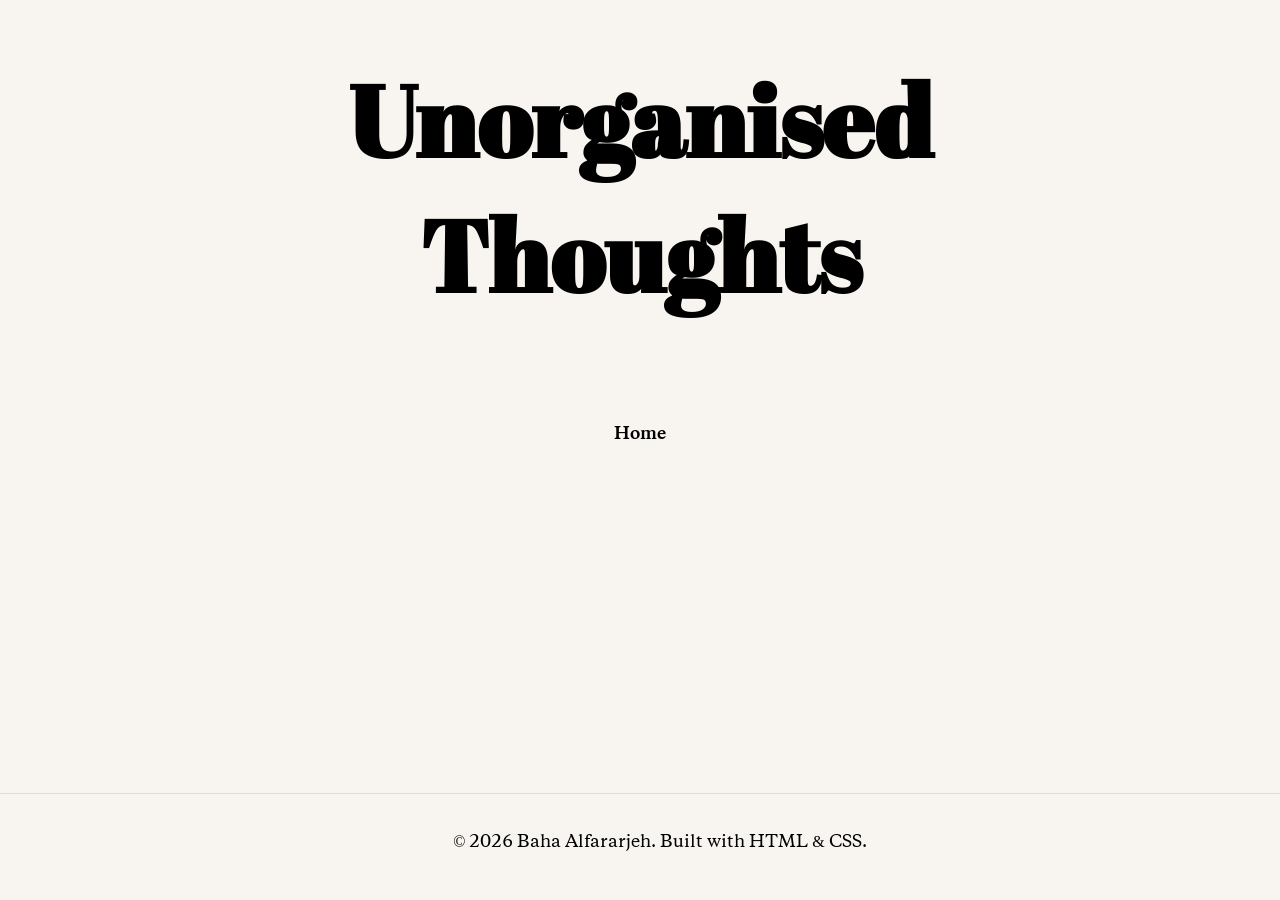
==== blog/index.html @ 66a0c09a "Added a blog Added a blog for my thoughts. And a home page, to go to either the blog or portfolio" ====
<!DOCTYPE html>
<html lang="en">
    <head>
    <meta charset="UTF-8">
    <meta name="viewport" content="width=device-width, initial-scale=1.0">
    <meta name="description" content="Welcome to Unorganised Thoughts, a collection of thoughts, that are unorganised, in a neat blog format.">
    <title>Unorganised Thoughts</title>
    <link rel="stylesheet" href="blog-style.css">
    </head>

    <body>
        <div class="container">
            
            <h1>Unorganised Thoughts</h1>

            <!-- <a href="/blog/marty/">
                <div class="blog-post">
                    <h2>Blog Post 1</h2>
                    <p>Quisque hendrerit porttitor nisi, nec convallis ligula aliquam vitae. Curabitur dictum arcu ac sodales posuere. Praesent fermentum nisi sed augue accumsan ornare.</p>
                    <h3>January 1, 2026</h3>
                </div>
            </a>  -->

        </div>

        <a href="/" class="home-button">Home</a>
        <footer class="site-footer">
          <p>© 2026 Baha Alfararjeh. Built with HTML & CSS.</p>
        </footer>
    </body>
</html>
---- blog/blog-style.css ----
:root {
  --background: #f8f5f0;
  --text: #000000;
}

body {
  margin: 0;
  padding-bottom: 150px;
  background: var(--background);
  color: var(--text);
  font-family: 'Copernicus Condensed', 'Times New Roman', Times, serif;
  font-weight: 400;
  display: flex;
  flex-direction: column;
  justify-content: center;
}

h1 {
  font-family: 'Abril Fatface', 'Times New Roman', Times, serif;
  font-size: clamp(48px, 8vw, 100px);
  text-align: center;
  margin-top: 2rem;
  margin-bottom: 5rem;
}

h2 {
  font-weight: 700;
  font-size: clamp(24px, 4vw, 32px);
}

h3 {
  font-weight: 700;
  font-size: clamp(10px, 3vw, 16px);
  color:#64646488
}

p {
  padding-bottom: 10px;
  font-size: clamp(10px, 3vw, 16px);
}

a {
  color: inherit;
  text-decoration: none;
}

footer {
  margin-top: 10rem;
}

.container {
  width: 80vw;
  max-width: 1000px;
  margin: 0 auto;
  padding: 20px;
}

.blog-post {
  display: block;
  padding: 20px 0;
  margin-bottom: 100px;
  border-top: 2px solid #f7c6aad8;
  border-bottom: 2px solid #f7c6aad8;
}
.blog-post h2 {
  margin-top: 0;
  margin-bottom: 0;
}
.blog-post h3 {
  margin-bottom: 0;
}

.site-footer {
  position: fixed;       /* stick to viewport */
  bottom: 0;             /* at the bottom */
  left: 0;
  width: 100%;           /* span full width */
  text-align: center;
  padding: 20px;
  font-size: 0.9rem;
  background-color: var(--background);  /* optional, avoids text blending */
  border-top: 1px solid rgba(0,0,0,0.1); /* optional visual separation */
  z-index: 1000;         /* stays above content */
}

.home-button {
  display: block;
  text-align: center;
  font-weight: 700;
}

@font-face {
  font-family: 'Copernicus Condensed';
  src: url('../assets/Copernicus-Medium.ttf') format('truetype');
  font-weight: 400;
}

@font-face {
  font-family: 'Copernicus Condensed';
  src: url('../assets/Copernicus-Bold.ttf') format('truetype');
  font-weight: 700;
}

@font-face {
  font-family: 'Abril Fatface';
  src: url('../assets/AbrilFatface-Regular.ttf') format('truetype');
  font-weight: 400;
  font-style: normal;
}
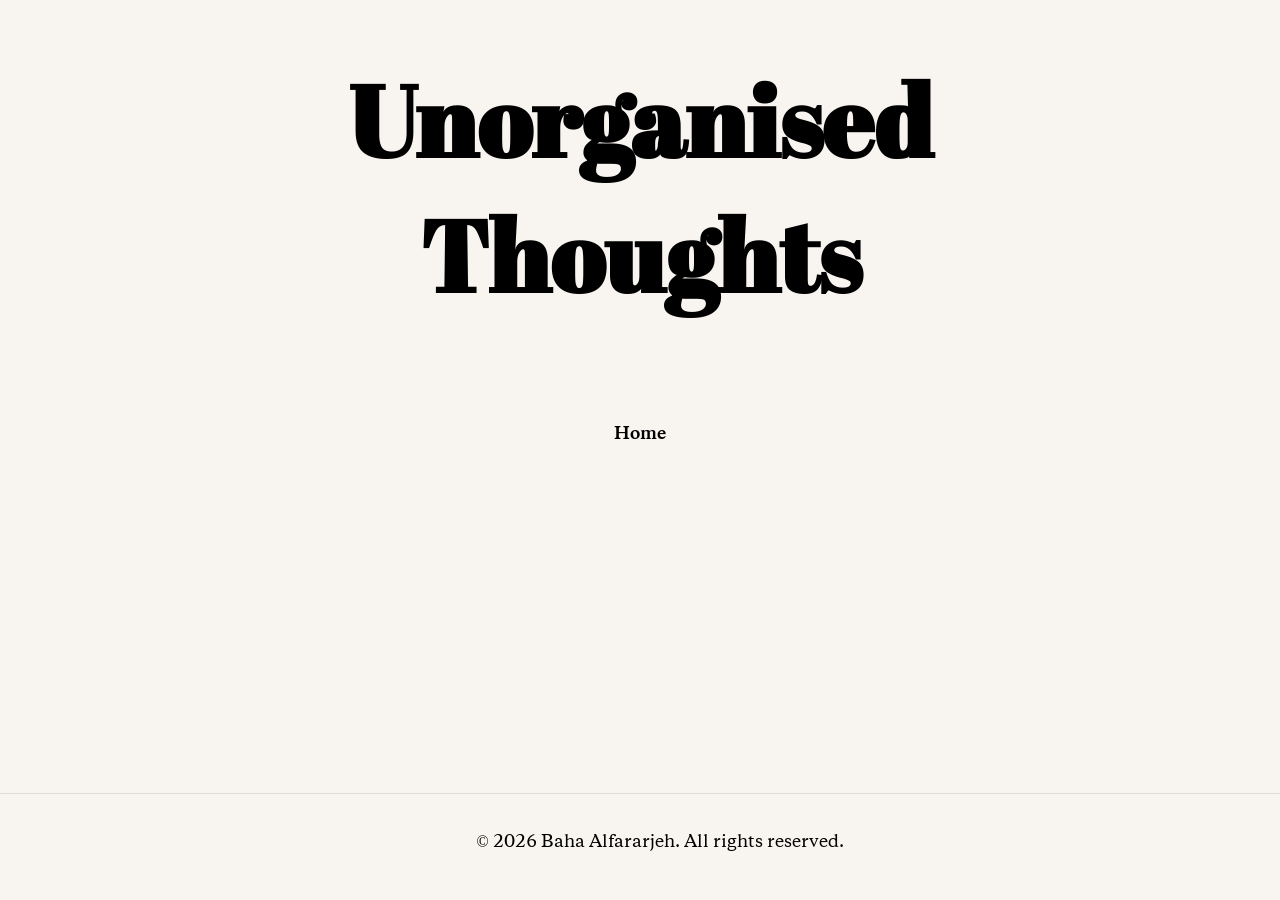
==== commit 073e7e90: "Updated copyright" ====
--- a/blog/index.html
+++ b/blog/index.html
@@ -25,7 +25,7 @@
 
         <a href="/" class="home-button">Home</a>
         <footer class="site-footer">
-          <p>© 2026 Baha Alfararjeh. Built with HTML & CSS.</p>
+          <p>&copy; 2026 Baha Alfararjeh. All rights reserved.</p>
         </footer>
     </body>
 </html>
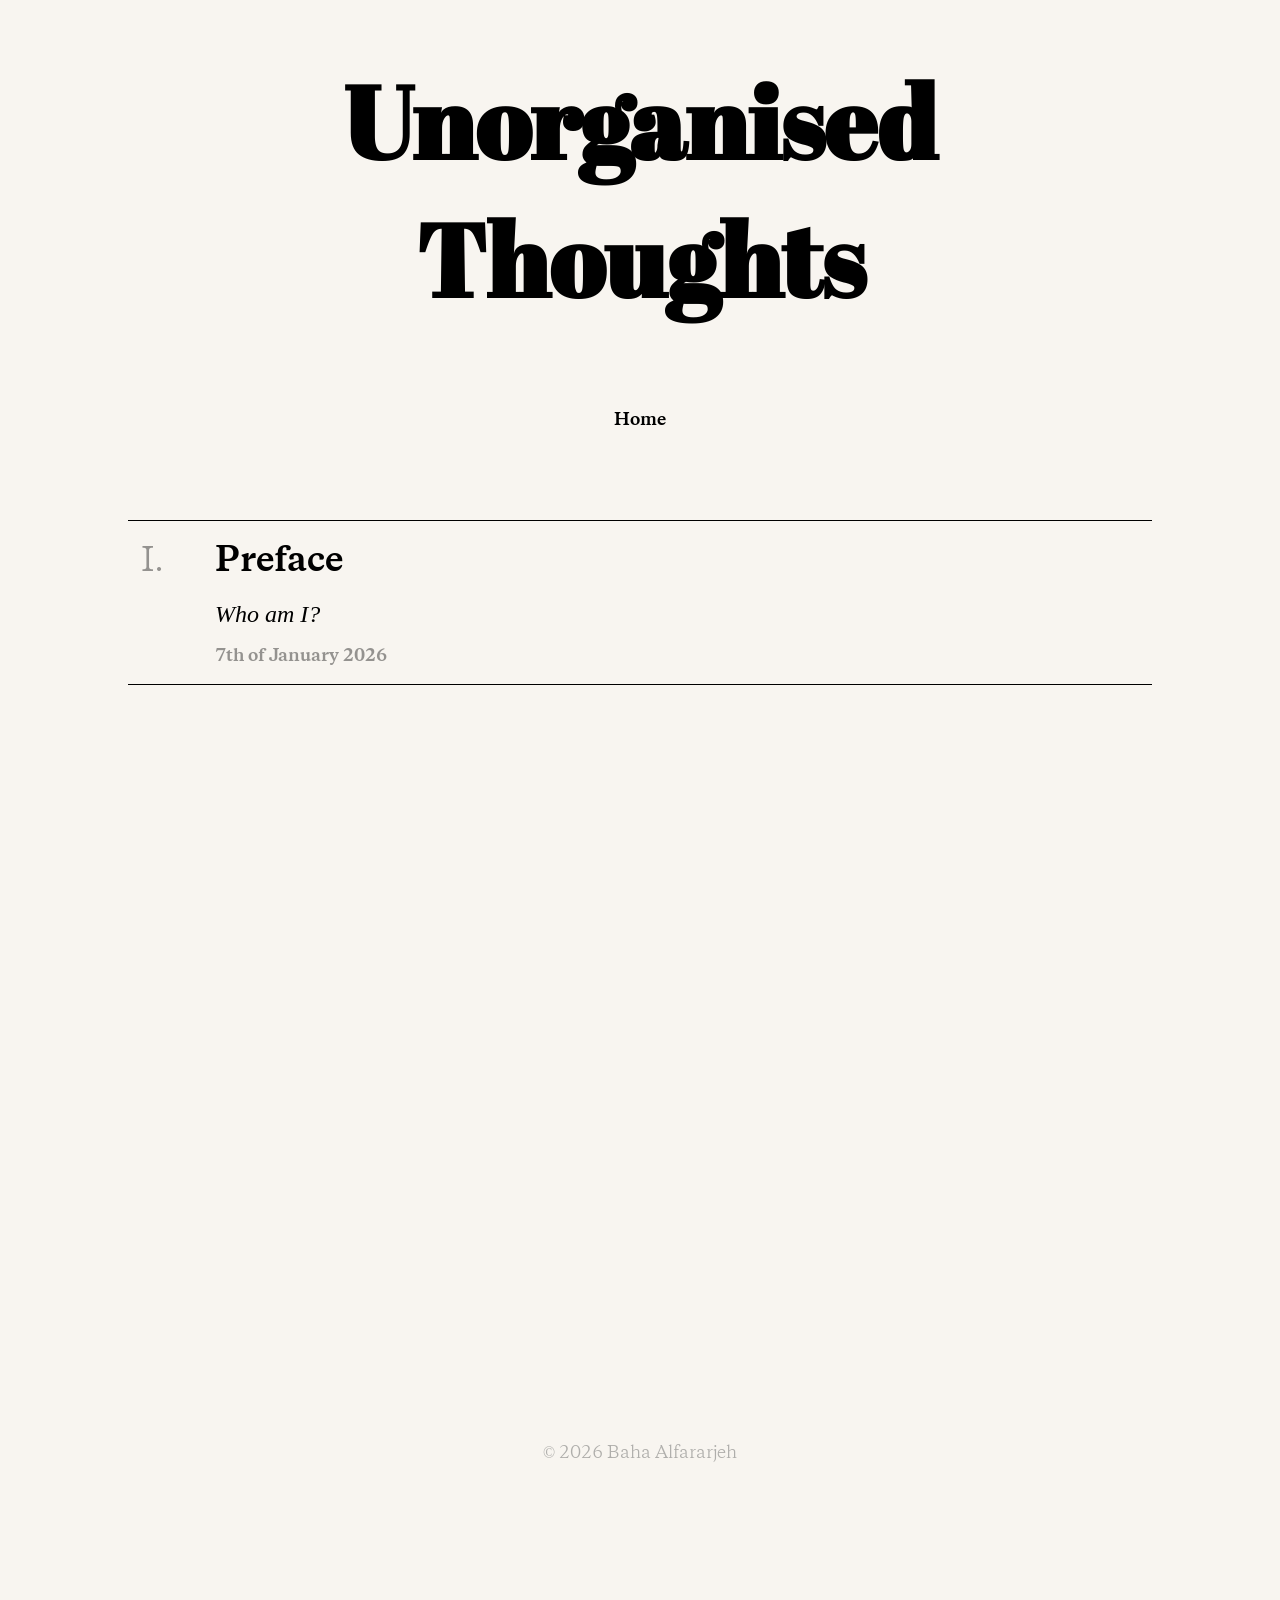
==== commit 19edfd91: "Blog Update" ====
--- a/blog/index.html
+++ b/blog/index.html
@@ -1,31 +1,35 @@
 <!DOCTYPE html>
 <html lang="en">
-    <head>
+<head>
     <meta charset="UTF-8">
     <meta name="viewport" content="width=device-width, initial-scale=1.0">
     <meta name="description" content="Welcome to Unorganised Thoughts, a collection of thoughts, that are unorganised, in a neat blog format.">
     <title>Unorganised Thoughts</title>
     <link rel="stylesheet" href="blog-style.css">
-    </head>
+    <link rel="icon" href="/assets/favicon.svg" type="image/svg+xml">
+</head>
 
     <body>
         <div class="container">
-            
             <h1>Unorganised Thoughts</h1>
-
-            <!-- <a href="/blog/marty/">
-                <div class="blog-post">
-                    <h2>Blog Post 1</h2>
-                    <p>Quisque hendrerit porttitor nisi, nec convallis ligula aliquam vitae. Curabitur dictum arcu ac sodales posuere. Praesent fermentum nisi sed augue accumsan ornare.</p>
-                    <h3>January 1, 2026</h3>
+            <a href="/" class="home-button">Home</a>
+        </div>
+        
+        <div class="container">
+            <a href="/blog/prelude/">
+                <div class="post-preview">
+                    <div class="post-number">I.</div>
+                    <div>
+                        <h2>Preface</h2>
+                        <h3>Who am I?</h3>
+                        <h4>7th of January 2026</h4>
+                    </div>
                 </div>
-            </a>  -->
-
+            </a> 
         </div>
 
-        <a href="/" class="home-button">Home</a>
         <footer class="site-footer">
-          <p>&copy; 2026 Baha Alfararjeh. All rights reserved.</p>
+          <p>&copy; 2026 Baha Alfararjeh</p>
         </footer>
     </body>
 </html>
--- a/blog/blog-style.css
+++ b/blog/blog-style.css
@@ -1,6 +1,7 @@
 :root {
   --background: #f8f5f0;
   --text: #000000;
+  --border: #000000;
 }
 
 body {
@@ -17,7 +18,7 @@
 
 h1 {
   font-family: 'Abril Fatface', 'Times New Roman', Times, serif;
-  font-size: clamp(48px, 8vw, 100px);
+  font-size: clamp(42px, 8vw, 120px);
   text-align: center;
   margin-top: 2rem;
   margin-bottom: 5rem;
@@ -29,9 +30,16 @@
 }
 
 h3 {
+  font-weight: 400;
+  font-size: clamp(16px, 4vw, 24px);
+  font-style: italic;
+}
+
+h4 {
   font-weight: 700;
   font-size: clamp(10px, 3vw, 16px);
-  color:#64646488
+  opacity: 0.4;
+  margin-bottom: 0;
 }
 
 p {
@@ -50,49 +58,84 @@
 
 .container {
   width: 80vw;
-  max-width: 1000px;
+  max-width: 1200px;
   margin: 0 auto;
   padding: 20px;
 }
 
-.blog-post {
-  display: block;
-  padding: 20px 0;
-  margin-bottom: 100px;
-  border-top: 2px solid #f7c6aad8;
-  border-bottom: 2px solid #f7c6aad8;
+.post-preview {
+  display: flex;
+  padding: 1rem 0;
+  margin-bottom: 5rem;
+  border-top: 1px solid var(--border);
+  border-bottom: 1px solid var(--border);
 }
-.blog-post h2 {
+.post-preview h2 {
   margin-top: 0;
   margin-bottom: 0;
 }
-.blog-post h3 {
+.post-preview h3 {
+  margin-top: 1rem;
+  margin-bottom: 1rem;
+}
+.post-preview h4 {
+  margin-top: 0;
+  margin-bottom: 0;
+  text-align: end;
+}
+
+.post-number {
+    font-size: clamp(24px, 4vw, 32px);
+    opacity: 0.4;
+    margin-left: 1vw;
+    margin-right: 4vw;
+  }
+
+.post-intro {
+  display: block;
+  padding: 1rem 0;
+  margin-bottom: 3rem;
+  border-bottom: 2px solid var(--border);
+}
+.post-intro h2 {
+  margin-top: 0;
+  margin-bottom: 0;
+}
+.post-intro h3 {
+  margin-top: 2rem;
+  margin-bottom: 2rem;
+}
+.post-intro h4 {
+  margin-top: 0;
   margin-bottom: 0;
 }
 
 .site-footer {
-  position: fixed;       /* stick to viewport */
-  bottom: 0;             /* at the bottom */
-  left: 0;
-  width: 100%;           /* span full width */
   text-align: center;
-  padding: 20px;
+  padding-top: 30rem;
   font-size: 0.9rem;
-  background-color: var(--background);  /* optional, avoids text blending */
-  border-top: 1px solid rgba(0,0,0,0.1); /* optional visual separation */
-  z-index: 1000;         /* stays above content */
+  color: #afaeab;
 }
 
 .home-button {
   display: block;
   text-align: center;
   font-weight: 700;
+  margin-top: 3rem;
+  margin-bottom: 3rem;
 }
 
 @font-face {
   font-family: 'Copernicus Condensed';
-  src: url('../assets/Copernicus-Medium.ttf') format('truetype');
+  src: url('../assets/Copernicus-Book.ttf') format('truetype');
   font-weight: 400;
+}
+
+@font-face {
+  font-family: 'Copernicus Condensed';
+  src: url('../assets/Copernicus-BookItalic.ttf') format('truetype');
+  font-weight: 400;
+  font-style: italic;
 }
 
 @font-face {
@@ -102,6 +145,13 @@
 }
 
 @font-face {
+  font-family: 'Copernicus Condensed';
+  src: url('../assets/Copernicus-BoldItalic.ttf') format('truetype');
+  font-weight: 700;
+  font-style: italic;
+}
+
+@font-face {
   font-family: 'Abril Fatface';
   src: url('../assets/AbrilFatface-Regular.ttf') format('truetype');
   font-weight: 400;
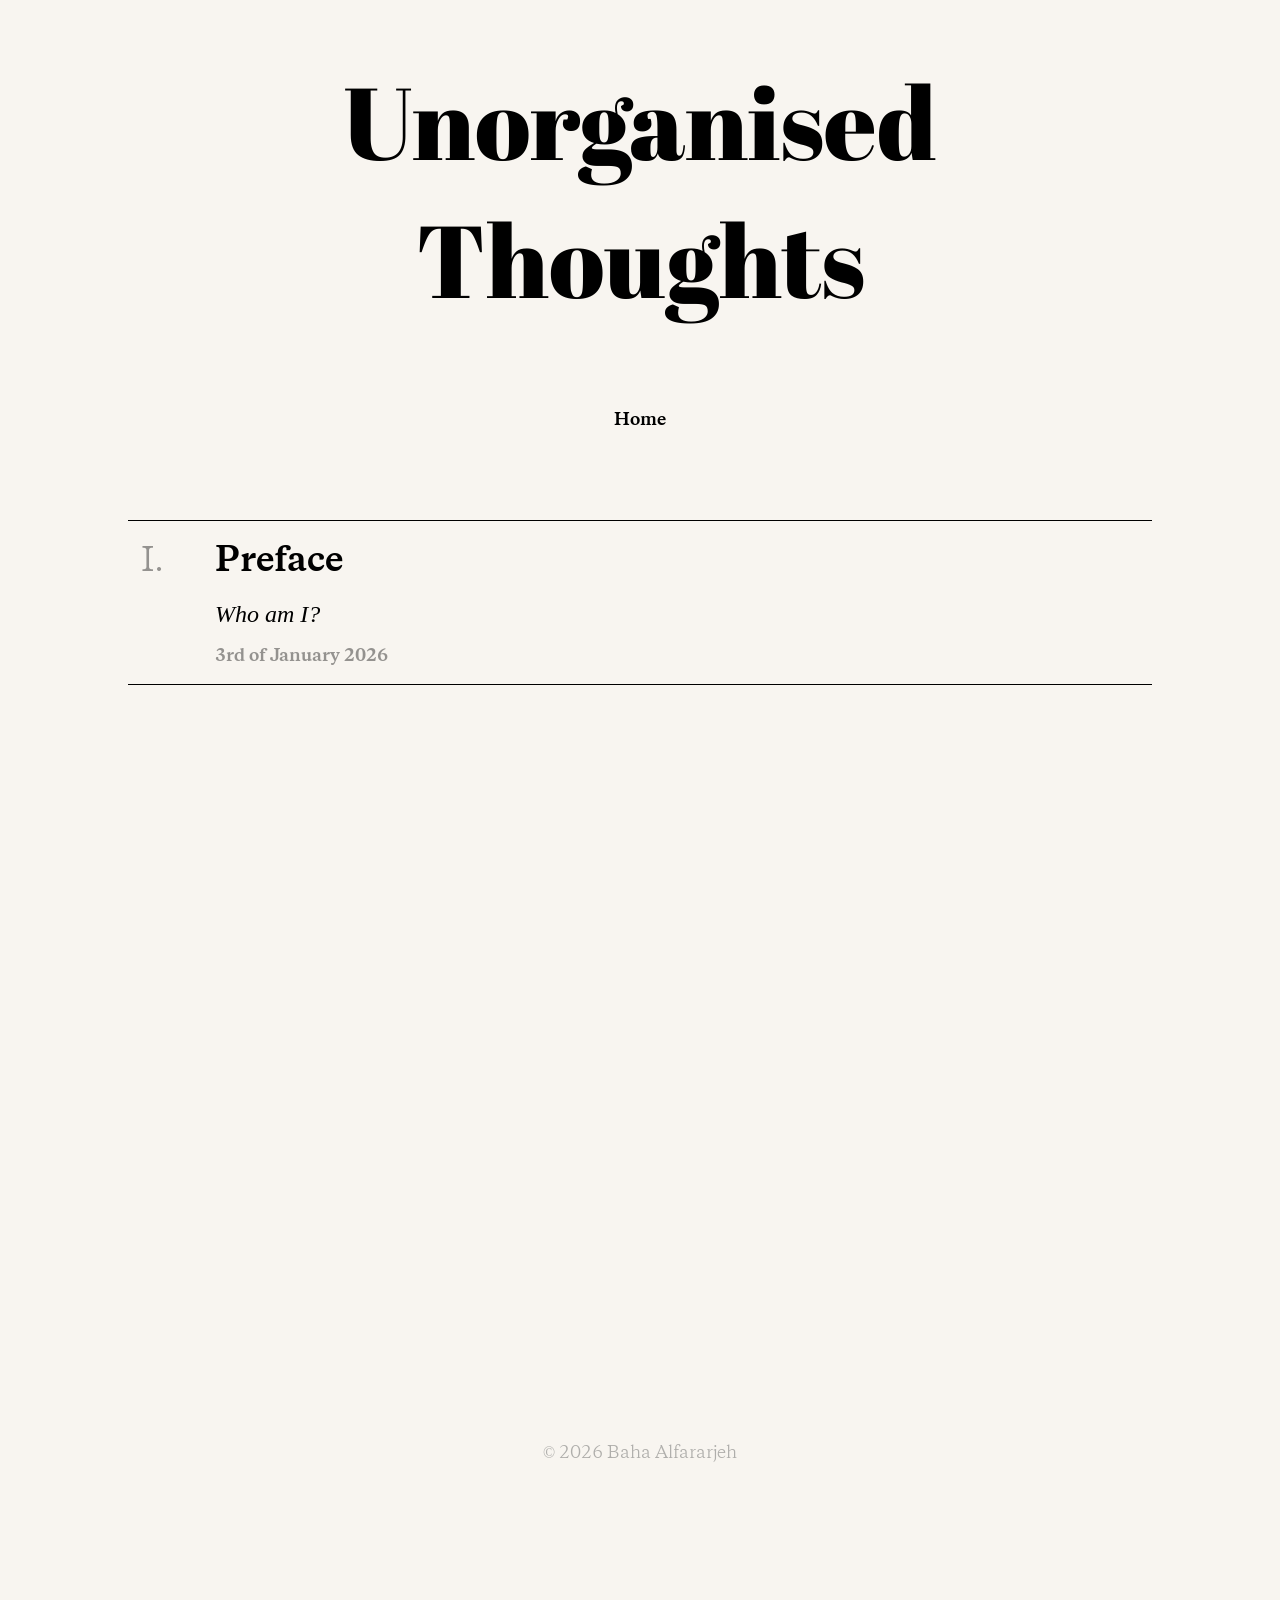
==== commit 428c48d8: "Spelling (Blog)" ====
--- a/blog/index.html
+++ b/blog/index.html
@@ -16,13 +16,13 @@
         </div>
         
         <div class="container">
-            <a href="/blog/prelude/">
+            <a href="/blog/preface/">
                 <div class="post-preview">
                     <div class="post-number">I.</div>
                     <div>
                         <h2>Preface</h2>
                         <h3>Who am I?</h3>
-                        <h4>7th of January 2026</h4>
+                        <h4>3rd of January 2026</h4>
                     </div>
                 </div>
             </a> 
--- a/blog/blog-style.css
+++ b/blog/blog-style.css
@@ -11,6 +11,7 @@
   color: var(--text);
   font-family: 'Copernicus Condensed', 'Times New Roman', Times, serif;
   font-weight: 400;
+  font-synthesis: none;
   display: flex;
   flex-direction: column;
   justify-content: center;
@@ -89,7 +90,7 @@
     opacity: 0.4;
     margin-left: 1vw;
     margin-right: 4vw;
-  }
+}
 
 .post-intro {
   display: block;
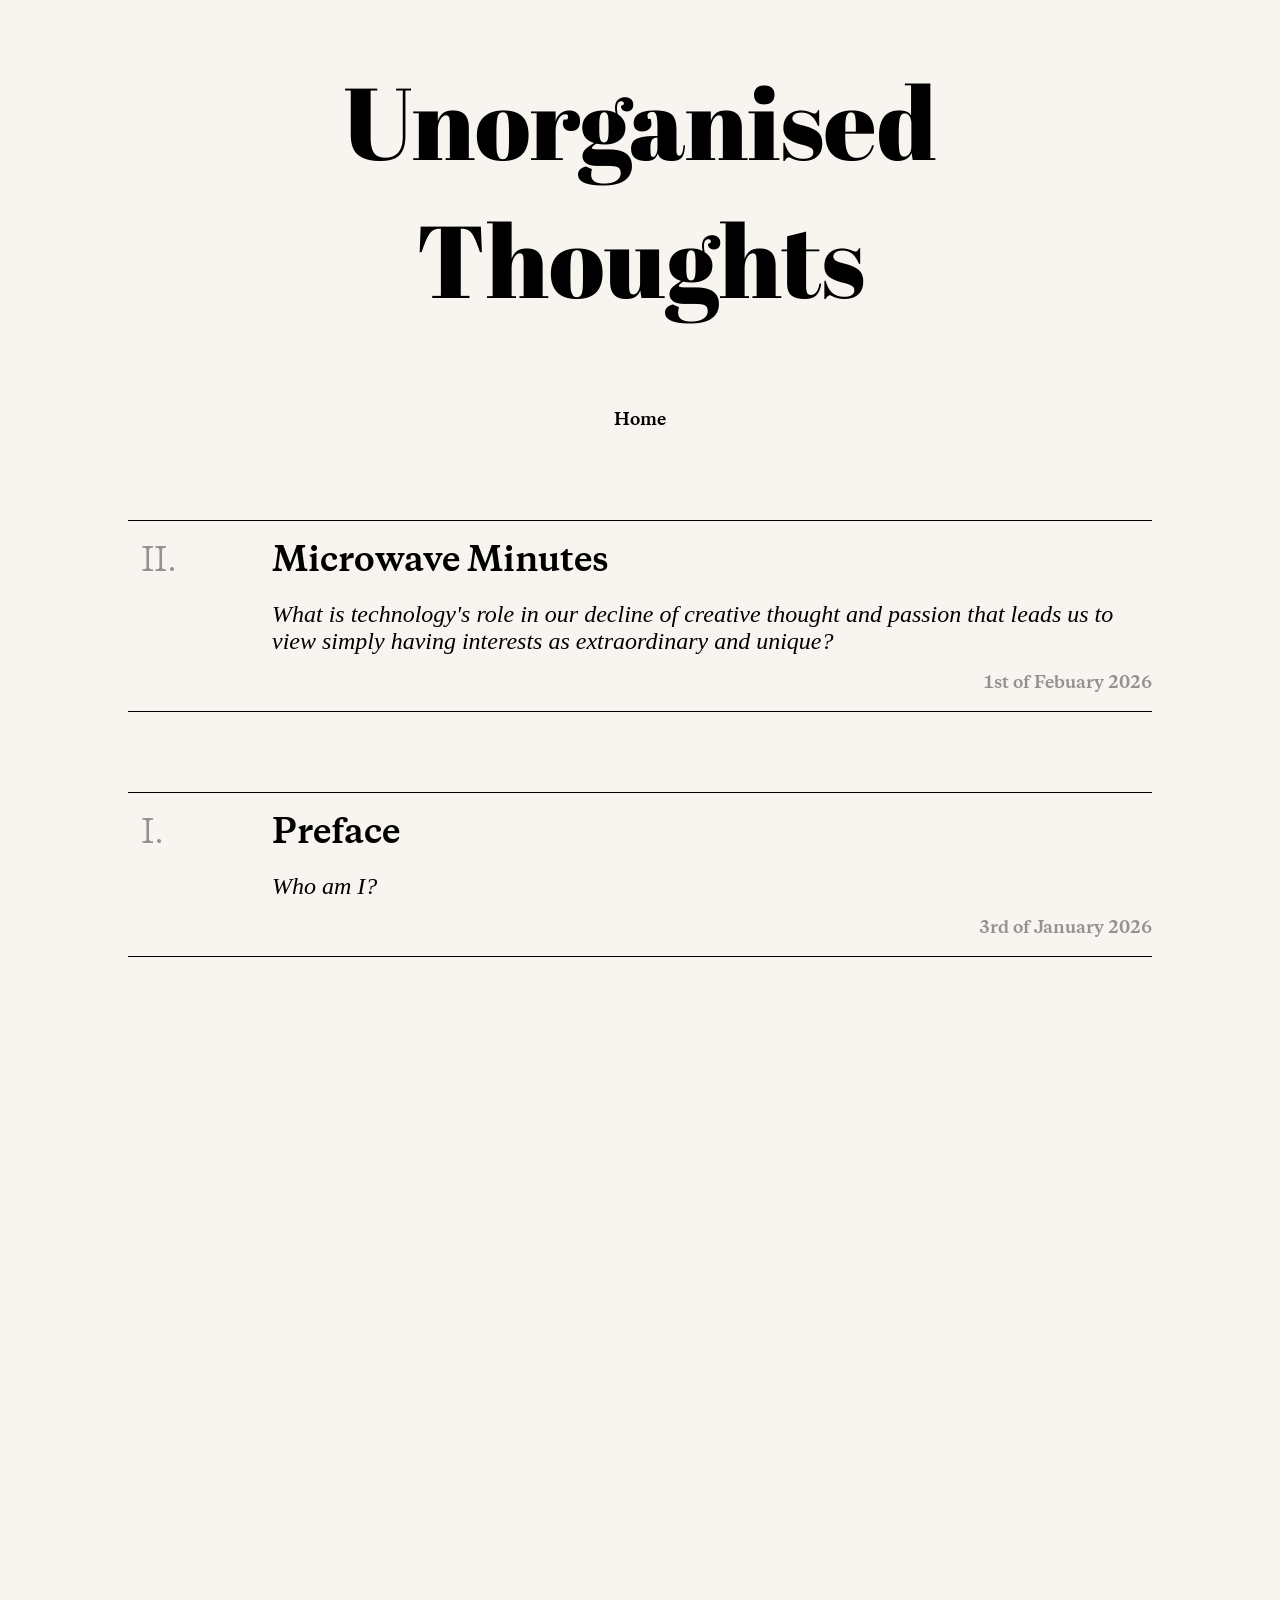
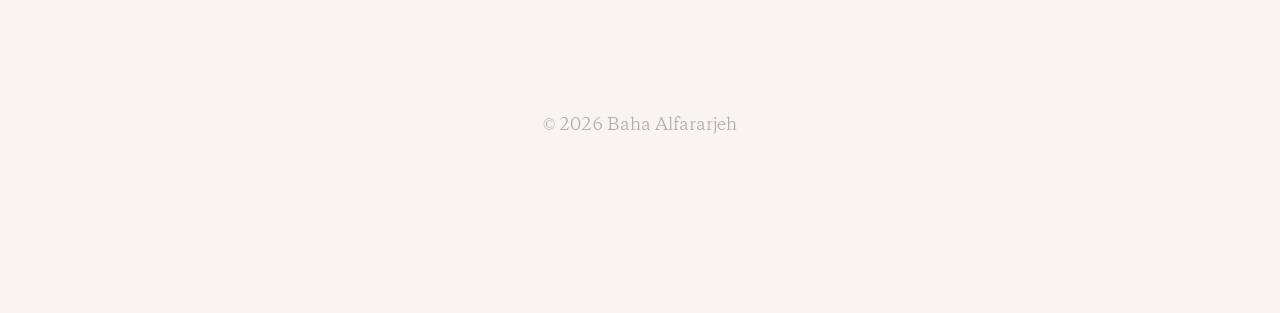
==== commit 008950af: "New Blog Post" ====
--- a/blog/index.html
+++ b/blog/index.html
@@ -16,6 +16,16 @@
         </div>
         
         <div class="container">
+            <a href="/blog/microwave_minutes/">
+                <div class="post-preview">
+                    <div class="post-number">II.</div>
+                    <div>
+                        <h2>Microwave Minutes</h2>
+                        <h3>What is technology's role in our decline of creative thought and passion that leads us to view simply having interests as extraordinary and unique?</h3>
+                        <h4>1st of Febuary 2026</h4>
+                    </div>
+                </div>
+            </a> 
             <a href="/blog/preface/">
                 <div class="post-preview">
                     <div class="post-number">I.</div>
--- a/blog/blog-style.css
+++ b/blog/blog-style.css
@@ -71,6 +71,9 @@
   border-top: 1px solid var(--border);
   border-bottom: 1px solid var(--border);
 }
+.post-preview > div:last-child {
+  flex: 1;
+}
 .post-preview h2 {
   margin-top: 0;
   margin-bottom: 0;
@@ -87,6 +90,7 @@
 
 .post-number {
     font-size: clamp(24px, 4vw, 32px);
+    width: 80px;
     opacity: 0.4;
     margin-left: 1vw;
     margin-right: 4vw;
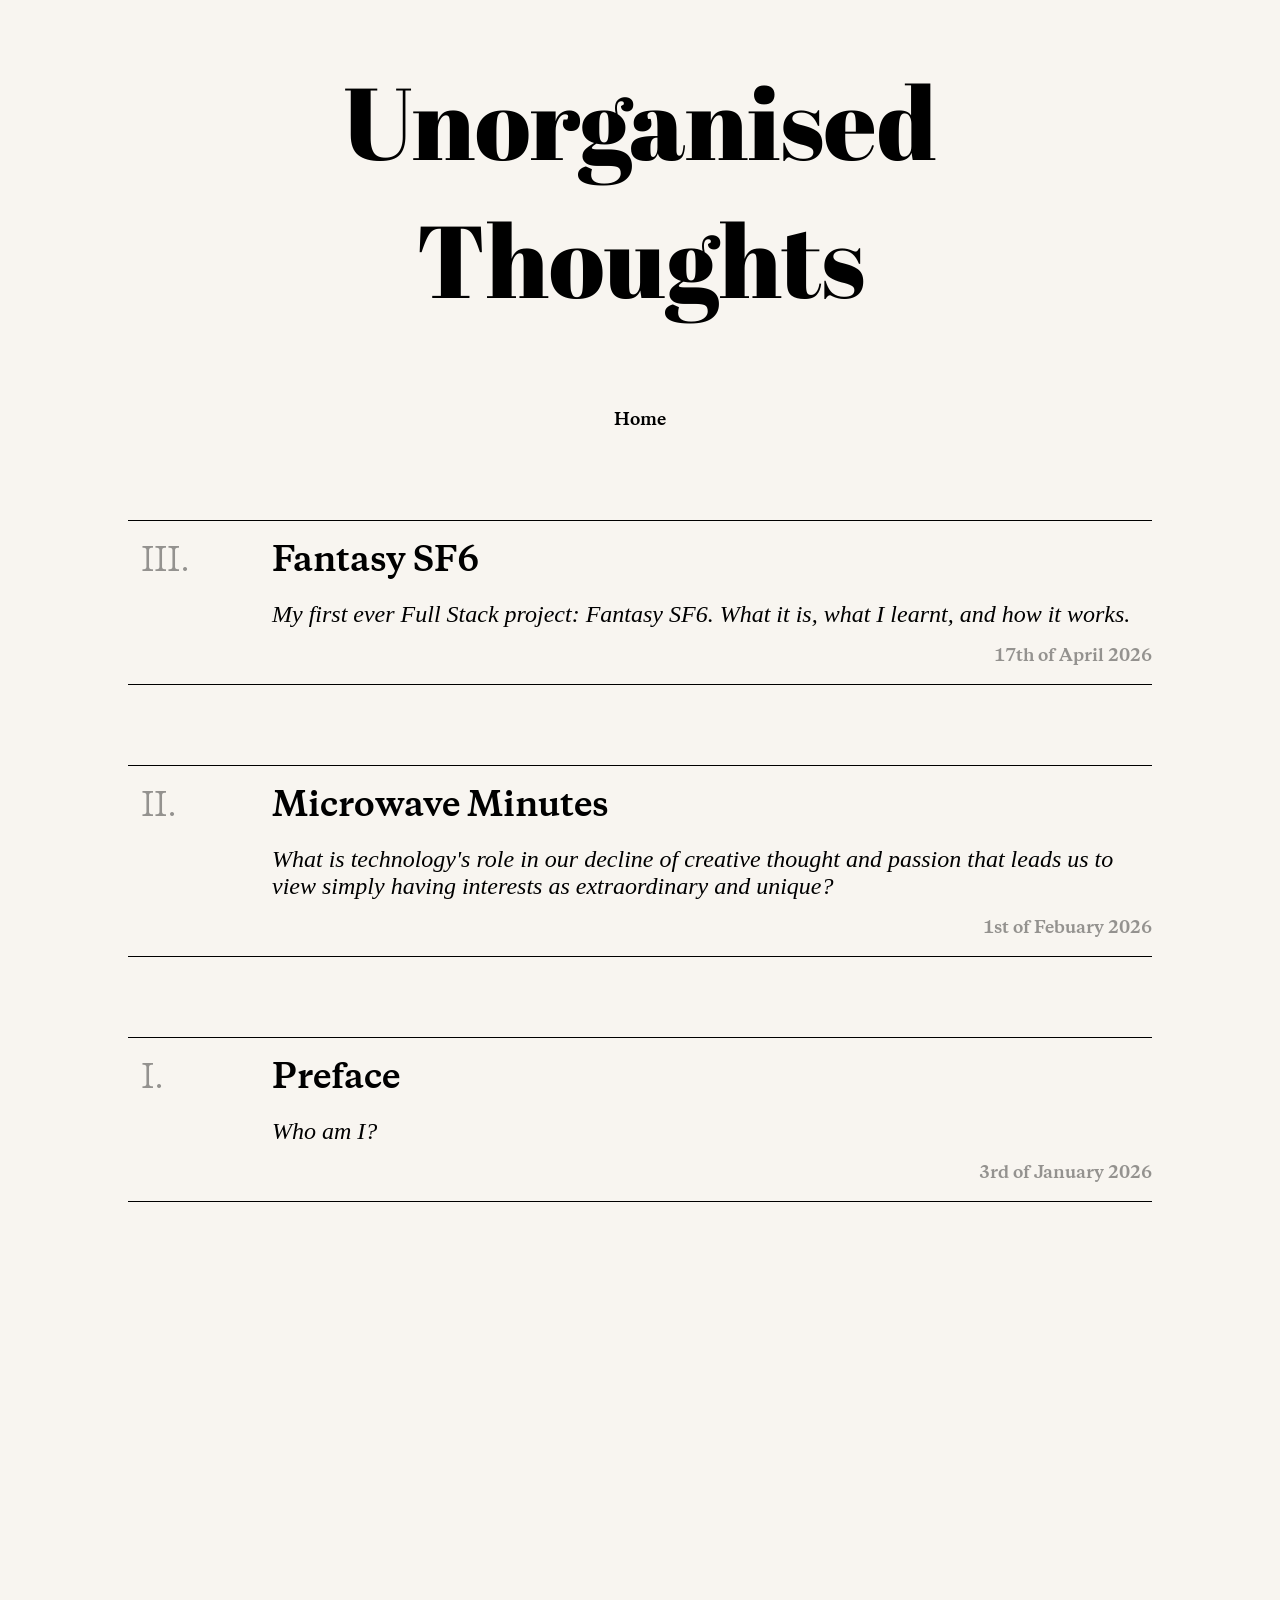
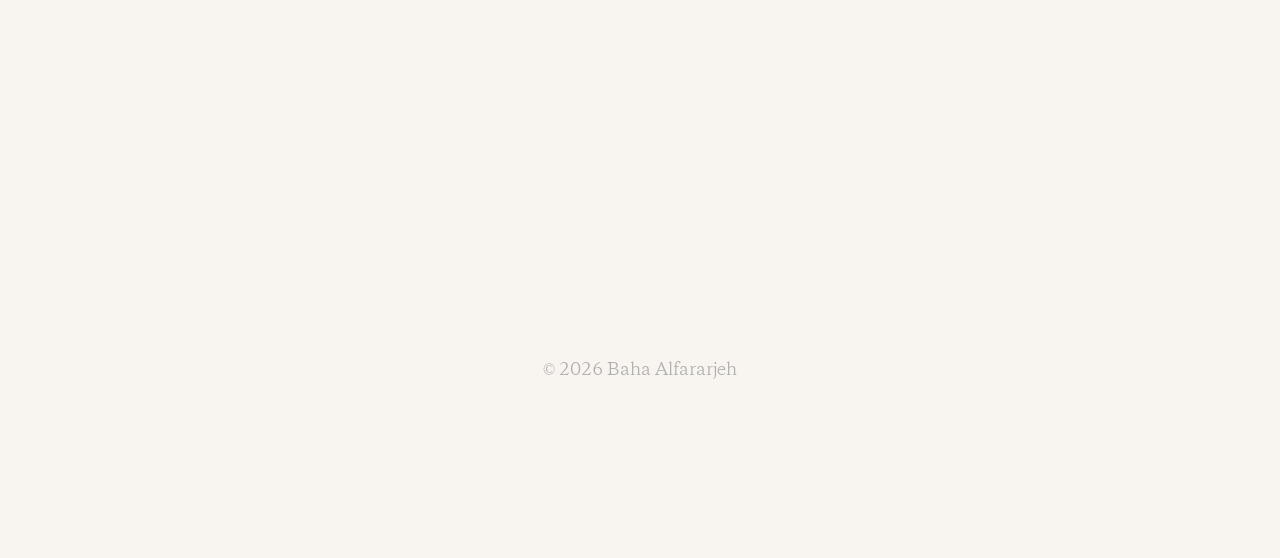
==== commit 6fc7e311: "New post: Fantasy SF6" ====
--- a/blog/index.html
+++ b/blog/index.html
@@ -16,6 +16,16 @@
         </div>
         
         <div class="container">
+            <a href="/blog/fantasy_sf6/">
+                <div class="post-preview">
+                    <div class="post-number">III.</div>
+                    <div>
+                        <h2>Fantasy SF6</h2>
+                        <h3>My first ever Full Stack project: Fantasy SF6. What it is, what I learnt, and how it works.</h3>
+                        <h4>17th of April 2026</h4>
+                    </div>
+                </div>
+            </a> 
             <a href="/blog/microwave_minutes/">
                 <div class="post-preview">
                     <div class="post-number">II.</div>
--- a/blog/blog-style.css
+++ b/blog/blog-style.css
@@ -48,6 +48,12 @@
   font-size: clamp(10px, 3vw, 16px);
 }
 
+li {
+  font-size: clamp(10px, 3vw, 16px);
+  margin-left: clamp(1rem, 4vw, 3rem);
+  padding-bottom: 10px;
+}
+
 a {
   color: inherit;
   text-decoration: none;
@@ -55,6 +61,21 @@
 
 footer {
   margin-top: 10rem;
+}
+
+figcaption {
+    font-size: clamp(8px, 2.5vw, 13px);
+    opacity: 0.6;
+    margin-top: 0.5rem;
+    text-align: center;
+}
+
+code {
+    font-family: monospace;
+    background: #e8e4de;
+    padding: 0.1em 0.4em;
+    border-radius: 4px;
+    font-size: 0.9em;
 }
 
 .container {
@@ -130,6 +151,48 @@
   margin-bottom: 3rem;
 }
 
+.footnotes {
+    border-top: 1px solid #ccc;
+    margin-top: 2rem;
+    padding-top: 1rem;
+}
+
+.footnotes p {
+    font-size: 0.75em;
+}
+
+.image-row {
+    display: flex;
+    flex-direction: row;
+    gap: 1rem;
+    align-items: center;
+}
+
+.image-row img {
+    width: 50%;
+    border-radius: 8px;
+}
+
+.image-single {
+    max-width: 60%;
+    border-radius: 8px;
+}
+
+@media (max-width: 600px) {
+    .image-row {
+        flex-direction: column;
+    }
+
+    .image-row img {
+        width: 100%;
+    }
+
+    .image-single {
+        max-width: 100%;
+    }
+}
+
+
 @font-face {
   font-family: 'Copernicus Condensed';
   src: url('../assets/Copernicus-Book.ttf') format('truetype');
